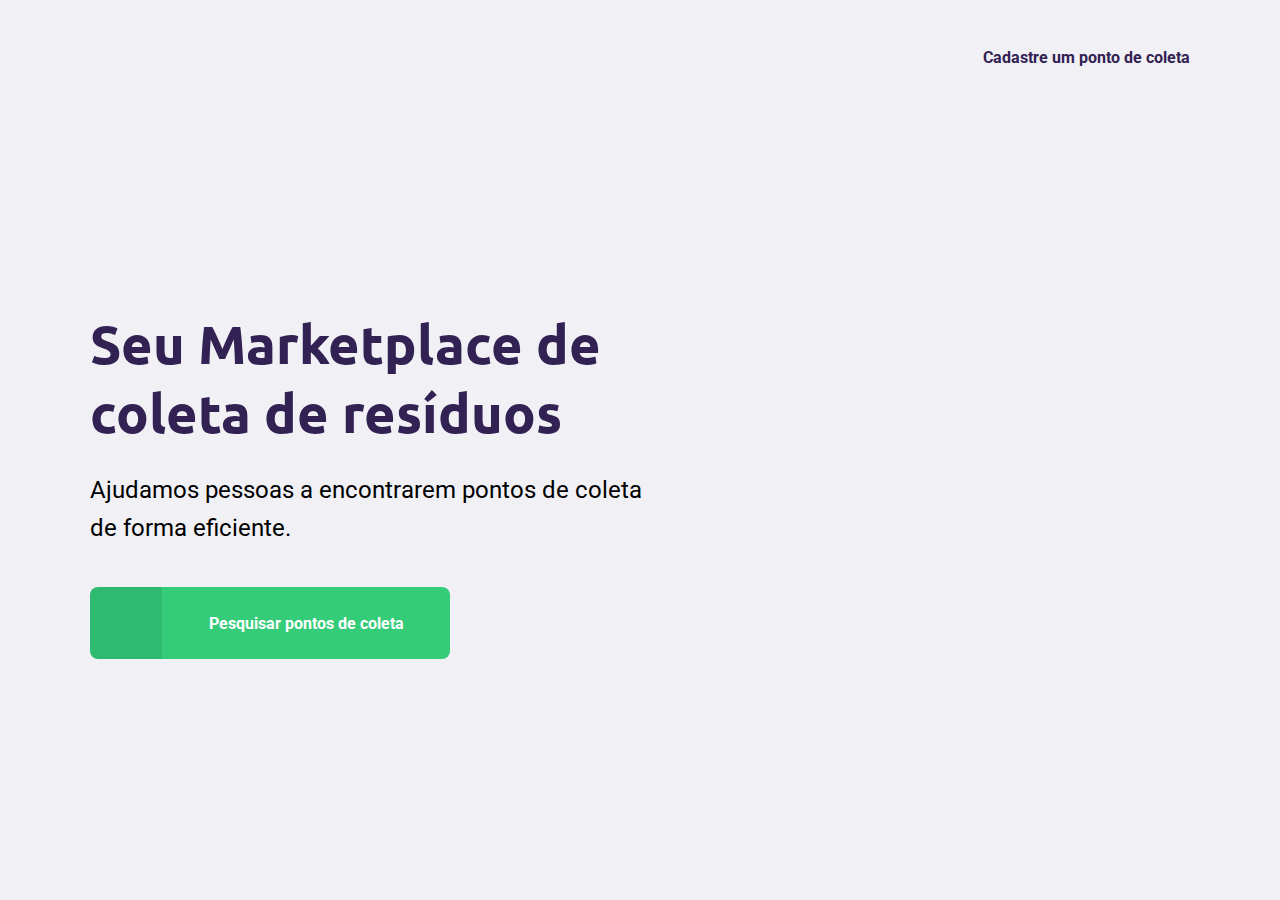
==== index.html @ df249cce "nlw1" ====
<!DOCTYPE html>
<html lang="pt_br">
<head>
    <meta charset="UTF-8">
    <meta name="viewport" content="width=device-width, initial-scale=1.0">
    <title>Ecoleta</title>


    <link href="https://fonts.googleapis.com/css2?family=Roboto&family=Ubuntu:wght@700&display=swap" rel="stylesheet">
    
    <link rel="stylesheet" href="/styles/main.css">

</head>
<body>

    <div id="page-home">

        <div class="content">

            <header>
                <img src="/assets/logo.svg" alt=>
                <a href="#">
                    <span></span>
                    Cadastre um ponto de coleta
                </a>                
            </header>
            
            <main>

                <h1>Seu Marketplace de coleta de resíduos</h1>
        
                <p>Ajudamos pessoas a encontrarem pontos de coleta de forma eficiente.</p>
            
                <a href="#"><span></span><strong>Pesquisar pontos de coleta</strong></a>
        
            </main>
    
        </div>

    </div>

    




</body>
</html>
---- styles/main.css ----
:root {
    --title-color: #322153;
    --primary-color: #34cb79;
}

* {
    margin: 0;
    padding: 0;
}

html {
    font-family: 'Roboto', sans-serif;
}

body {
    background: #f0f0f5;
    -webkit-font-smoothing: antialiased;
}

a {
    text-decoration: none;
}

h1, h2, h3, h4, h5, h6 {
    font-family: 'Ubuntu', sans-serif;
    color: var(--title-color);
}

#page-home {
    height: 100vh;
    background: url('../assets/home-background.svg') no-repeat; 
    background-position: 35vw bottom;
}

#page-home .content {
    width: 90%;
    max-width: 1100px;
    height: 100%;

    margin: 0 auto;

    display: flex;
    flex-direction: column;

}

#page-home header {

    margin-top: 48px;

    display: flex;
    align-items: center;
    justify-content: space-between;

}

#page-home header a {
    display: flex;

    color: var(--title-color);
    font-weight: 700;

}

#page-home header a span {
    margin-right: 16px;
    display: flex;

    background-image: url('../assets/log-in.svg');

    width: 20px;
    height: 20px;    
}

#page-home main {
    max-width: 560px;

    flex: 1;

    display: flex;
    flex-direction: column;
    justify-content: center;
}

#page-home main h1 {
    font-size: 54px;
}

#page-home main p {
    font-size: 24px;
    line-height: 38px;
    margin-top: 24px;
}

#page-home main a {
    width: 100%;
    max-width: 360px;
    height: 72px;

    border-radius: 8px;

    display: flex;
    align-items: center;
    
    margin-top: 40px;

    background: var(--primary-color);

    transition: 400ms;
}

#page-home main a:hover {
    background-color: #2fb86e;
}

#page-home main a span {
    width: 72px;
    height: 72px;

    border-top-left-radius: 8px;
    border-bottom-left-radius: 8px;

    background-color: rgba(0, 0, 0, 0.08);

    display: flex;
    align-items: center;
    justify-content: center;
}

#page-home main a span::after {
    content: "";
    background-image: url('../assets/search.svg');

    width: 20px;
    height: 20px;
}

#page-home main a strong {
    flex: 1;
    color: white;

    text-align: center;
}


@media (max-width: 900px) {
    #page-home {
        background-position-x: 70vw;
    }

    #page-home .content {
        align-items: center;
        text-align: center;
    }

    #page-home header a {
        position: absolute;
        bottom: 48px;

        left: 50%;
        transform: translateX(-50%);
    }

    #page-home main {
        align-items: center;
    }
}
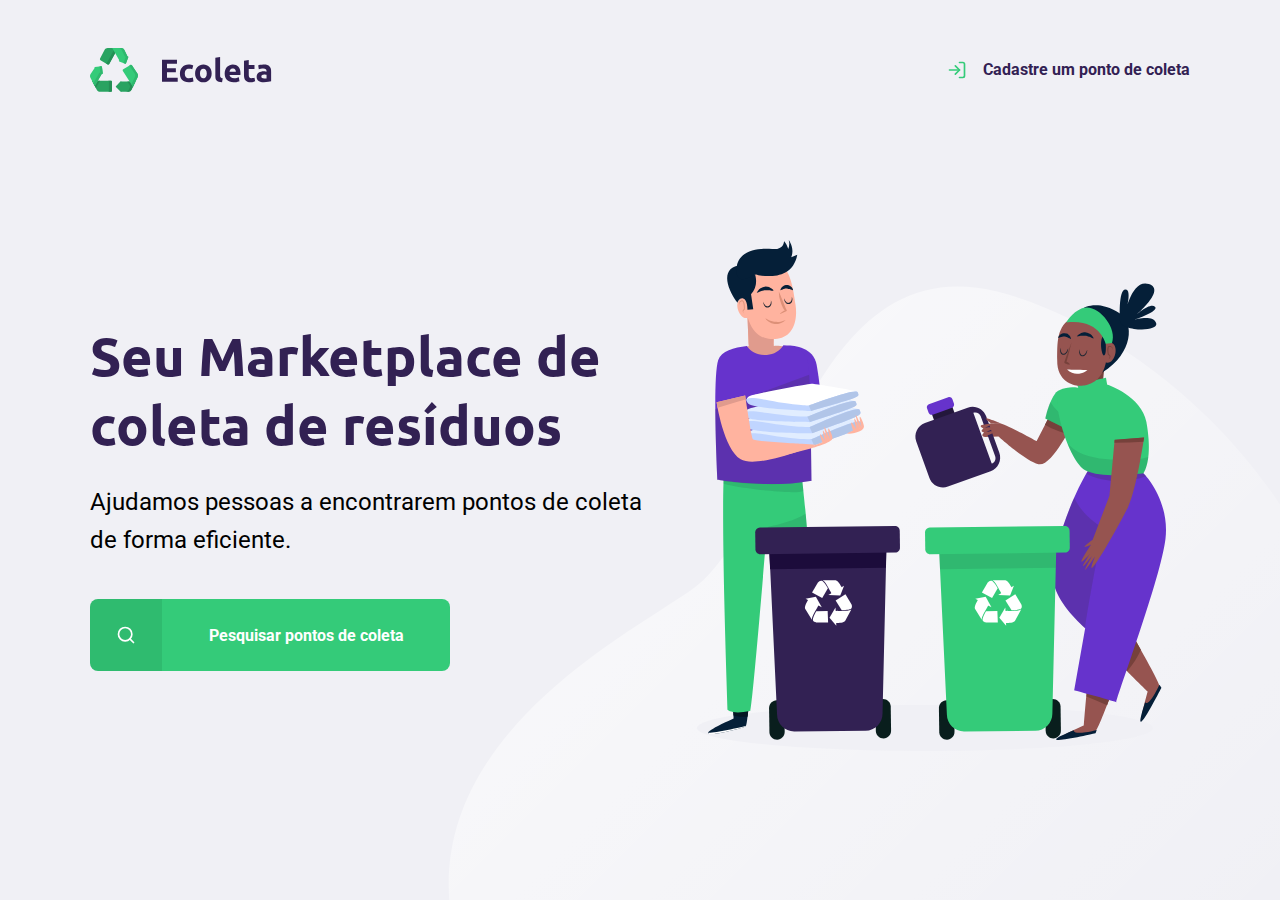
==== commit 201ed2e6: "teste2" ====
--- a/index.html
+++ b/index.html
@@ -9,6 +9,8 @@
     <link href="https://fonts.googleapis.com/css2?family=Roboto&family=Ubuntu:wght@700&display=swap" rel="stylesheet">
     
     <link rel="stylesheet" href="/styles/main.css">
+    <link rel="stylesheet" href="/styles/home.css">
+    <link rel="stylesheet" href="/styles/responsive.css">
 
 </head>
 <body>
@@ -31,7 +33,10 @@
         
                 <p>Ajudamos pessoas a encontrarem pontos de coleta de forma eficiente.</p>
             
-                <a href="#"><span></span><strong>Pesquisar pontos de coleta</strong></a>
+                <a href="https://munizeduardo.github.io/create-point.html">
+                    <span></span>
+                    <strong>Pesquisar pontos de coleta</strong>
+                </a>
         
             </main>
     
--- a/styles/main.css
+++ b/styles/main.css
@@ -7,6 +7,7 @@
 * {
     margin: 0;
     padding: 0;
+    box-sizing: border-box;
 }
 
 html {
@@ -26,143 +27,3 @@
     font-family: 'Ubuntu', sans-serif;
     color: var(--title-color);
 }
-
-#page-home {
-    height: 100vh;
-    background: url('../assets/home-background.svg') no-repeat; 
-    background-position: 35vw bottom;
-}
-
-#page-home .content {
-    width: 90%;
-    max-width: 1100px;
-    height: 100%;
-
-    margin: 0 auto;
-
-    display: flex;
-    flex-direction: column;
-
-}
-
-#page-home header {
-
-    margin-top: 48px;
-
-    display: flex;
-    align-items: center;
-    justify-content: space-between;
-
-}
-
-#page-home header a {
-    display: flex;
-
-    color: var(--title-color);
-    font-weight: 700;
-
-}
-
-#page-home header a span {
-    margin-right: 16px;
-    display: flex;
-
-    background-image: url('../assets/log-in.svg');
-
-    width: 20px;
-    height: 20px;    
-}
-
-#page-home main {
-    max-width: 560px;
-
-    flex: 1;
-
-    display: flex;
-    flex-direction: column;
-    justify-content: center;
-}
-
-#page-home main h1 {
-    font-size: 54px;
-}
-
-#page-home main p {
-    font-size: 24px;
-    line-height: 38px;
-    margin-top: 24px;
-}
-
-#page-home main a {
-    width: 100%;
-    max-width: 360px;
-    height: 72px;
-
-    border-radius: 8px;
-
-    display: flex;
-    align-items: center;
-    
-    margin-top: 40px;
-
-    background: var(--primary-color);
-
-    transition: 400ms;
-}
-
-#page-home main a:hover {
-    background-color: #2fb86e;
-}
-
-#page-home main a span {
-    width: 72px;
-    height: 72px;
-
-    border-top-left-radius: 8px;
-    border-bottom-left-radius: 8px;
-
-    background-color: rgba(0, 0, 0, 0.08);
-
-    display: flex;
-    align-items: center;
-    justify-content: center;
-}
-
-#page-home main a span::after {
-    content: "";
-    background-image: url('../assets/search.svg');
-
-    width: 20px;
-    height: 20px;
-}
-
-#page-home main a strong {
-    flex: 1;
-    color: white;
-
-    text-align: center;
-}
-
-
-@media (max-width: 900px) {
-    #page-home {
-        background-position-x: 70vw;
-    }
-
-    #page-home .content {
-        align-items: center;
-        text-align: center;
-    }
-
-    #page-home header a {
-        position: absolute;
-        bottom: 48px;
-
-        left: 50%;
-        transform: translateX(-50%);
-    }
-
-    #page-home main {
-        align-items: center;
-    }
-}--- a/styles/home.css
+++ b/styles/home.css
@@ -0,0 +1,117 @@
+
+#page-home {
+    height: 100vh;
+    background: url('../assets/home-background.svg') no-repeat; 
+    background-position: 35vw bottom;
+}
+
+#page-home .content {
+    width: 90%;
+    max-width: 1100px;
+    height: 100%;
+
+    margin: 0 auto;
+
+    display: flex;
+    flex-direction: column;
+
+}
+
+#page-home header {
+
+    margin-top: 48px;
+
+    display: flex;
+    align-items: center;
+    justify-content: space-between;
+
+}
+
+#page-home header a {
+    display: flex;
+
+    color: var(--title-color);
+    font-weight: 700;
+
+}
+
+#page-home header a span {
+    margin-right: 16px;
+    display: flex;
+
+    background-image: url('../assets/log-in.svg');
+
+    width: 20px;
+    height: 20px;    
+}
+
+#page-home main {
+    max-width: 560px;
+
+    flex: 1;
+
+    display: flex;
+    flex-direction: column;
+    justify-content: center;
+}
+
+#page-home main h1 {
+    font-size: 54px;
+}
+
+#page-home main p {
+    font-size: 24px;
+    line-height: 38px;
+    margin-top: 24px;
+}
+
+#page-home main a {
+    width: 100%;
+    max-width: 360px;
+    height: 72px;
+
+    border-radius: 8px;
+
+    display: flex;
+    align-items: center;
+    
+    margin-top: 40px;
+
+    background: var(--primary-color);
+
+    transition: 400ms;
+}
+
+#page-home main a:hover {
+    background-color: #2fb86e;
+}
+
+#page-home main a span {
+    width: 72px;
+    height: 72px;
+
+    border-top-left-radius: 8px;
+    border-bottom-left-radius: 8px;
+
+    background-color: rgba(0, 0, 0, 0.08);
+
+    display: flex;
+    align-items: center;
+    justify-content: center;
+}
+
+#page-home main a span::after {
+    content: "";
+    background-image: url('../assets/search.svg');
+
+    width: 20px;
+    height: 20px;
+}
+
+#page-home main a strong {
+    flex: 1;
+    color: white;
+
+    text-align: center;
+}
+
--- a/styles/responsive.css
+++ b/styles/responsive.css
@@ -0,0 +1,36 @@
+
+@media (max-width: 900px) {
+    #page-home {
+        background-position-x: 70vw;
+    }
+
+    #page-home .content {
+        align-items: center;
+        text-align: center;
+    }
+
+    #page-home header a {
+        position: absolute;
+        bottom: 48px;
+
+        left: 50%;
+        transform: translateX(-50%);
+    }
+
+    #page-home main {
+        align-items: center;
+    }
+}
+
+@media (min-width: 1700px) {
+    #page-home {
+        background-position-x: 40vw;
+    }
+
+}
+
+@media (max-height: 760px) {
+    #page-home {
+        background-position-y: 200px;
+    }
+}